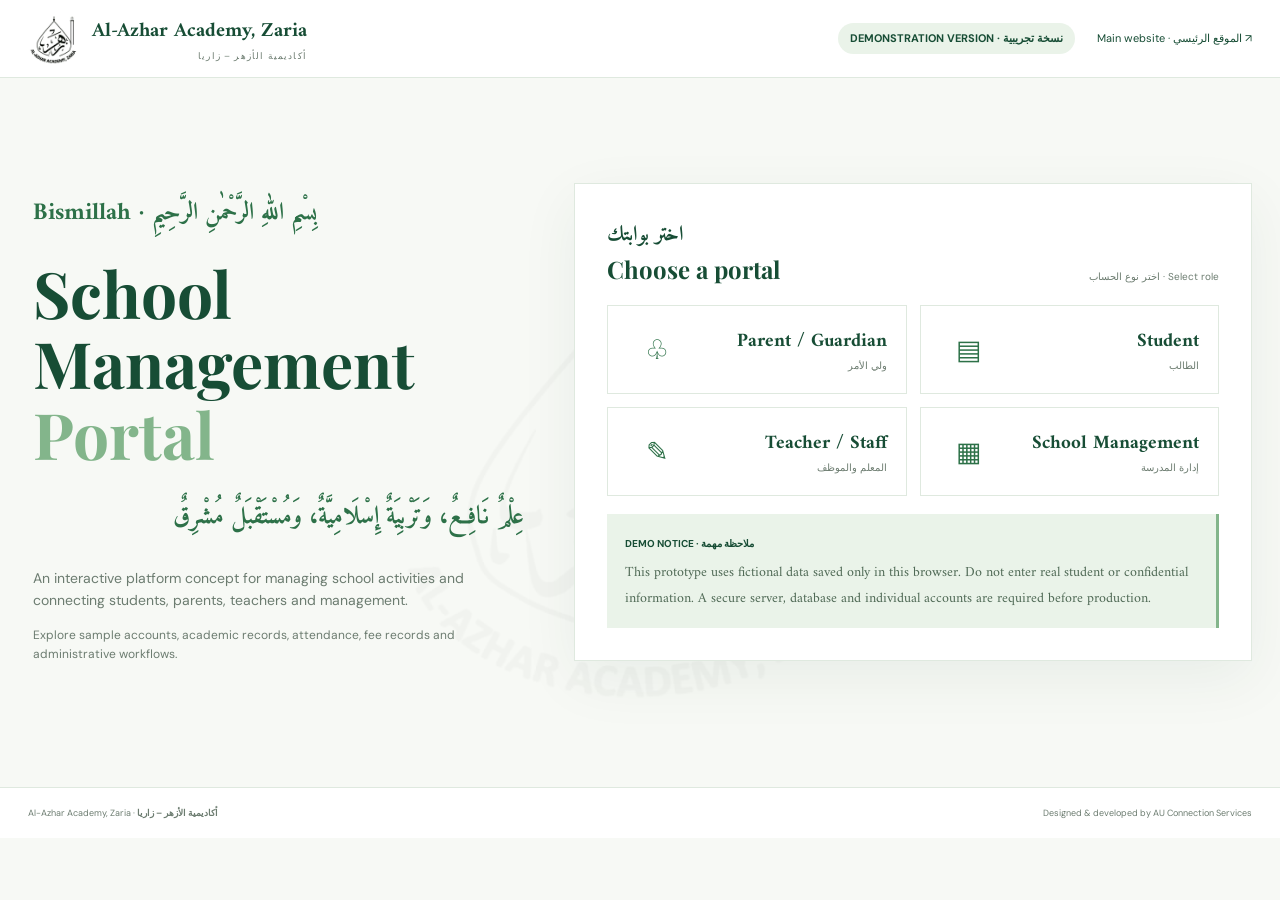
==== portal.html @ 1fa801e8 "Make portal English-first with selected Arabic school identity" ====
<!doctype html>
<html lang="en" dir="ltr">
<head>
  <meta charset="utf-8">
  <meta name="viewport" content="width=device-width, initial-scale=1">
  <meta name="theme-color" content="#174d35">
  <meta name="description" content="بوابة أكاديمية الأزهر زاريا — Al-Azhar Academy interactive school portal prototype">
  <title>Al-Azhar Academy, Zaria | School Portal</title>
  <link rel="preconnect" href="https://fonts.googleapis.com">
  <link rel="preconnect" href="https://fonts.gstatic.com" crossorigin>
  <link href="https://fonts.googleapis.com/css2?family=DM+Sans:wght@400;500;600;700&family=Amiri:wght@400;700&family=Playfair+Display:wght@600;700&display=swap" rel="stylesheet">
  <link rel="stylesheet" href="portal.css">
</head>
<body>
  <!-- The portal is a functional front-end demonstration using browser-local sample data only. -->
  <header class="portal-top">
    <a class="school-mark" href="index.html"><img src="school-logo.jpg" alt="Al-Azhar Academy official logo"><span><b>Al-Azhar Academy, Zaria</b><small lang="ar" dir="rtl">أكاديمية الأزهر – زاريا</small></span></a>
    <div class="top-actions"><span class="prototype-tag">DEMONSTRATION VERSION · نسخة تجريبية</span><a href="index.html">Main website · الموقع الرئيسي ↗</a></div>
  </header>

  <main class="portal-shell">
    <section id="welcomeScreen" class="welcome-panel">
      <div class="welcome-copy">
        <p class="eyebrow">Bismillah · <span lang="ar" dir="rtl">بِسْمِ اللهِ الرَّحْمٰنِ الرَّحِيمِ</span></p>
        <h1>School Management<br><em>Portal</em></h1>
        <p class="arabic-intro" lang="ar" dir="rtl">عِلْمٌ نَافِعٌ، وَتَرْبِيَةٌ إِسْلَامِيَّةٌ، وَمُسْتَقْبَلٌ مُشْرِقٌ</p>
        <p>An interactive platform concept for managing school activities and connecting students, parents, teachers and management.</p>
        <p class="english-intro">Explore sample accounts, academic records, attendance, fee records and administrative workflows.</p>
      </div>
      <div class="role-picker">
        <div class="section-head"><div><span>اختر بوابتك</span><h2>Choose a portal</h2></div><small>اختر نوع الحساب · Select role</small></div>
        <div class="role-grid">
          <button class="role-card" data-enter="parent"><span class="role-icon">♧</span><b>Parent / Guardian</b><small lang="ar" dir="rtl">ولي الأمر</small></button>
          <button class="role-card" data-enter="student"><span class="role-icon">▤</span><b>Student</b><small lang="ar" dir="rtl">الطالب</small></button>
          <button class="role-card" data-enter="teacher"><span class="role-icon">✎</span><b>Teacher / Staff</b><small lang="ar" dir="rtl">المعلم والموظف</small></button>
          <button class="role-card" data-enter="admin"><span class="role-icon">▦</span><b>School Management</b><small lang="ar" dir="rtl">إدارة المدرسة</small></button>
        </div>
        <div class="demo-note"><b>DEMO NOTICE · ملاحظة مهمة</b><p>This prototype uses fictional data saved only in this browser. Do not enter real student or confidential information. A secure server, database and individual accounts are required before production.</p></div>
      </div>
    </section>

    <section id="workspace" class="workspace hidden">
      <aside class="sidebar">
        <div class="sidebar-brand"><img src="school-logo.jpg" alt=""><span><b id="sideRoleAr">لوحة التحكم</b><small id="sideRoleEn">Dashboard</small></span></div>
        <div class="profile-mini"><div class="avatar" id="profileInitial">م</div><div><b id="profileName">مستخدم تجريبي</b><small id="profileRole">Demo user</small></div></div>
        <nav id="sideNav" class="side-nav" aria-label="Portal navigation"></nav>
        <button id="switchRole" class="switch-role">Switch portal · تغيير البوابة</button>
        <a class="back-site" href="index.html">← Back to main website</a>
      </aside>
      <section class="workspace-main">
        <div class="workspace-header"><div><p id="pageKicker">School Portal</p><h1 id="pageTitle">Dashboard</h1><small id="pageSubtitle">Welcome to Al-Azhar Academy</small></div><div class="header-user"><span class="live-dot"></span><span>Demo mode · وضع تجريبي</span></div></div>
        <div id="viewContent" class="view-content"></div>
      </section>
    </section>
  </main>
  <div id="toast" class="toast" role="status" aria-live="polite"></div>
  <footer class="portal-footer"><span>Al-Azhar Academy, Zaria · <b lang="ar" dir="rtl">أكاديمية الأزهر – زاريا</b></span><span>Designed &amp; developed by AU Connection Services</span></footer>
  <script src="portal.js"></script>
</body>
</html>
---- portal.css ----
:root{--green:#174d35;--green2:#2d7148;--light:#eaf3e9;--milk:#f7f9f5;--paper:#fff;--ink:#1e3026;--muted:#6c7c70;--line:#dfe9df;--accent:#83b58b;--shadow:0 18px 55px #173d2910;--arabic:"Amiri",serif;--latin:"DM Sans",Arial,sans-serif}
*{box-sizing:border-box}body{margin:0;background:var(--milk);color:var(--ink);font-family:var(--latin);line-height:1.6}body:before{content:"";position:fixed;inset:0;z-index:0;pointer-events:none;background:url("school-logo.jpg") center 52%/min(48vw,520px) no-repeat;opacity:.025;filter:grayscale(1)}a{color:inherit;text-decoration:none}button,input,select,textarea{font:inherit}.portal-top,.portal-shell,.portal-footer{position:relative;z-index:1}.portal-top{height:78px;background:#fff;border-bottom:1px solid var(--line);display:flex;align-items:center;justify-content:space-between;padding:0 max(28px,calc((100vw - 1380px)/2))}.school-mark{display:flex;align-items:center;gap:12px}.school-mark img{width:52px;height:52px;object-fit:contain}.school-mark span{display:grid}.school-mark b{font:700 20px var(--arabic);color:var(--green)}.school-mark small{font-size:9px;letter-spacing:.13em;color:var(--muted)}.top-actions{display:flex;align-items:center;gap:22px;font-size:11px;color:var(--green)}.prototype-tag{background:var(--light);padding:7px 12px;border-radius:20px;font-weight:700}.portal-shell{max-width:1440px;margin:0 auto;padding:34px 28px 55px}.welcome-panel{display:grid;grid-template-columns:.85fr 1.15fr;gap:45px;align-items:center;min-height:620px}.welcome-copy{padding:45px 5px}.eyebrow{font:700 24px var(--arabic);color:var(--green2)}.welcome-copy h1{font:700 clamp(45px,5vw,72px)/1.1 "Playfair Display",serif;color:var(--green);margin:18px 0}.welcome-copy h1 em{color:var(--accent);font-style:normal}.arabic-intro{font:700 25px/1.9 var(--arabic);color:var(--green2)}.welcome-copy>p:not(.eyebrow):not(.arabic-intro){color:var(--muted);max-width:440px;font-size:14px}.english-intro{font-size:12px!important}.role-picker{background:#fff;border:1px solid var(--line);padding:32px;box-shadow:var(--shadow)}.section-head{display:flex;justify-content:space-between;align-items:end;margin-bottom:20px}.section-head span{font:700 21px var(--arabic);color:var(--green)}.section-head h2{font:700 24px "Playfair Display",serif;margin:0;color:var(--green)}.section-head small{font-size:10px;color:var(--muted)}.role-grid{display:grid;grid-template-columns:1fr 1fr;gap:13px}.role-card{border:1px solid var(--line);background:#fff;text-align:right;padding:19px;cursor:pointer;display:grid;grid-template-columns:42px 1fr;align-items:center;transition:.2s}.role-card:hover{border-color:var(--accent);background:var(--milk);transform:translateY(-2px)}.role-icon{grid-row:span 2;font-size:27px;color:var(--green2)}.role-card b{font:700 19px var(--arabic);color:var(--green)}.role-card small{font-size:10px;color:var(--muted);direction:ltr;text-align:right}.demo-note{background:var(--light);padding:15px 18px;margin-top:18px;border-right:3px solid var(--accent)}.demo-note b{font-size:10px;color:var(--green)}.demo-note p{font:14px/1.9 var(--arabic);margin:5px 0 0;color:#506a56}
.workspace{display:grid;grid-template-columns:260px minmax(0,1fr);gap:25px;align-items:start;min-height:780px}.hidden{display:none!important}.sidebar{background:var(--green);color:white;padding:22px 17px;min-height:760px;position:sticky;top:15px}.sidebar-brand{display:flex;align-items:center;gap:10px;padding:5px 3px 20px;border-bottom:1px solid #ffffff2a}.sidebar-brand img{width:46px;height:46px;background:#fff;border-radius:50%;object-fit:contain}.sidebar-brand span{display:grid}.sidebar-brand b{font:700 18px var(--arabic)}.sidebar-brand small{font-size:9px;color:#c4d8c7}.profile-mini{display:flex;align-items:center;gap:10px;padding:20px 3px}.avatar{width:38px;height:38px;border-radius:50%;background:#d6ead7;color:var(--green);display:grid;place-items:center;font:700 21px var(--arabic)}.profile-mini div:last-child{display:grid}.profile-mini b{font-size:12px}.profile-mini small{font-size:9px;color:#c3d5c7}.side-nav{display:grid;gap:6px}.side-nav button,.switch-role{width:100%;border:0;text-align:right;background:transparent;color:#e4eee5;padding:11px 12px;cursor:pointer;font:14px var(--arabic);border-radius:4px}.side-nav button span{font:10px var(--latin);display:block;color:#b8cfbd}.side-nav button:hover,.side-nav button.active{background:#ffffff1c;color:#fff}.switch-role{margin-top:22px;border:1px solid #ffffff55;text-align:center;font:12px var(--latin)}.back-site{display:block;font-size:10px;color:#c5d7c9;margin:20px 8px}.workspace-main{min-width:0}.workspace-header{display:flex;justify-content:space-between;align-items:center;background:#fff;border:1px solid var(--line);padding:22px 25px;margin-bottom:18px}.workspace-header p{font:15px var(--arabic);color:var(--green2);margin:0}.workspace-header h1{font:700 30px var(--arabic);color:var(--green);margin:0}.workspace-header small{font-size:10px;color:var(--muted)}.header-user{font-size:10px;color:var(--muted);display:flex;gap:8px;align-items:center}.live-dot{width:8px;height:8px;border-radius:50%;background:#64a979}.view-content{display:grid;gap:17px}.welcome-banner{background:var(--green);color:#fff;padding:25px 28px;position:relative;overflow:hidden}.welcome-banner:after{content:"۞";position:absolute;left:20px;top:-45px;font:180px var(--arabic);color:#ffffff0b}.welcome-banner h2{font:700 25px var(--arabic);margin:0 0 5px}.welcome-banner p{font-size:11px;color:#d6e5d8;margin:0}.stats-grid{display:grid;grid-template-columns:repeat(4,1fr);gap:12px}.stat-card,.panel-card{background:#fff;border:1px solid var(--line);padding:18px;box-shadow:0 6px 22px #173d2907}.stat-card small{font:13px var(--arabic);color:var(--muted);display:block}.stat-card strong{font:700 27px "Playfair Display",serif;color:var(--green);display:block;margin-top:5px}.stat-card em{font-size:9px;color:var(--muted);font-style:normal}.panel-card h3{font:700 19px var(--arabic);color:var(--green);margin:0 0 13px}.panel-card p{font-size:11px;color:var(--muted)}.panel-grid{display:grid;grid-template-columns:1fr 1fr;gap:14px}.action-row{display:flex;flex-wrap:wrap;gap:8px}.primary-btn,.soft-btn,.danger-btn{border:0;padding:10px 15px;cursor:pointer;font-size:11px;font-weight:700;border-radius:3px}.primary-btn{background:var(--green);color:#fff}.soft-btn{background:var(--light);color:var(--green)}.danger-btn{background:#fae9e7;color:#8b322a}.form-grid{display:grid;grid-template-columns:1fr 1fr;gap:12px}.field{display:grid;gap:5px}.field label{font:13px var(--arabic);color:var(--green);font-weight:700}.field input,.field select,.field textarea{width:100%;border:1px solid var(--line);padding:10px;background:#fff;color:var(--ink);font:11px var(--latin);min-width:0}.field textarea{min-height:80px;resize:vertical}.field.full{grid-column:1/-1}.table-wrap{overflow:auto;border:1px solid var(--line)}table{border-collapse:collapse;width:100%;min-width:620px;background:#fff}th,td{padding:11px 12px;text-align:right;border-bottom:1px solid var(--line);font-size:10px;white-space:nowrap}th{background:var(--light);font:700 13px var(--arabic);color:var(--green)}td{color:#526256}.status{display:inline-block;padding:4px 8px;background:#e6f3e7;color:#28623a;font-size:9px}.status.pending{background:#fff3d9;color:#89611e}.empty-state{padding:20px;text-align:center;color:var(--muted);font-size:11px}.search-row{display:flex;gap:8px;flex-wrap:wrap;margin-bottom:12px}.search-row input{border:1px solid var(--line);padding:9px;min-width:180px;font-size:11px}.toast{position:fixed;bottom:20px;left:20px;z-index:20;background:var(--green);color:#fff;padding:12px 18px;box-shadow:var(--shadow);font-size:11px;opacity:0;transform:translateY(10px);transition:.2s;pointer-events:none}.toast.show{opacity:1;transform:none}.portal-footer{display:flex;justify-content:space-between;padding:18px 28px;border-top:1px solid var(--line);font-size:9px;color:var(--muted);background:#fff}
@media(max-width:900px){.welcome-panel{grid-template-columns:1fr;gap:10px;padding:20px 0}.welcome-copy{padding:10px}.workspace{grid-template-columns:210px 1fr}.stats-grid{grid-template-columns:1fr 1fr}}
@media(max-width:650px){.portal-top{height:auto;min-height:70px;padding:10px 15px;gap:8px}.school-mark img{width:42px;height:42px}.school-mark b{font-size:16px}.top-actions{gap:7px;flex-direction:column;align-items:flex-end;font-size:9px}.portal-shell{padding:15px 12px 30px}.welcome-copy h1{font-size:46px}.role-picker{padding:19px}.role-grid{gap:8px}.role-card{padding:12px;grid-template-columns:30px 1fr}.role-card b{font-size:16px}.workspace{grid-template-columns:1fr;gap:12px}.sidebar{position:static;min-height:0;padding:13px}.sidebar-brand{padding-bottom:10px}.profile-mini{padding:10px 3px}.side-nav{display:flex;overflow:auto;gap:5px}.side-nav button{min-width:105px;text-align:center;font-size:12px;background:#ffffff12}.side-nav button span{display:none}.switch-role{margin-top:10px}.back-site{margin:10px}.workspace-header{padding:15px;align-items:flex-start}.workspace-header h1{font-size:24px}.header-user{font-size:8px}.stats-grid{gap:8px}.stat-card{padding:12px}.stat-card strong{font-size:22px}.panel-grid{grid-template-columns:1fr}.form-grid{grid-template-columns:1fr}.field.full{grid-column:auto}.portal-footer{padding:14px;gap:8px;flex-direction:column}}
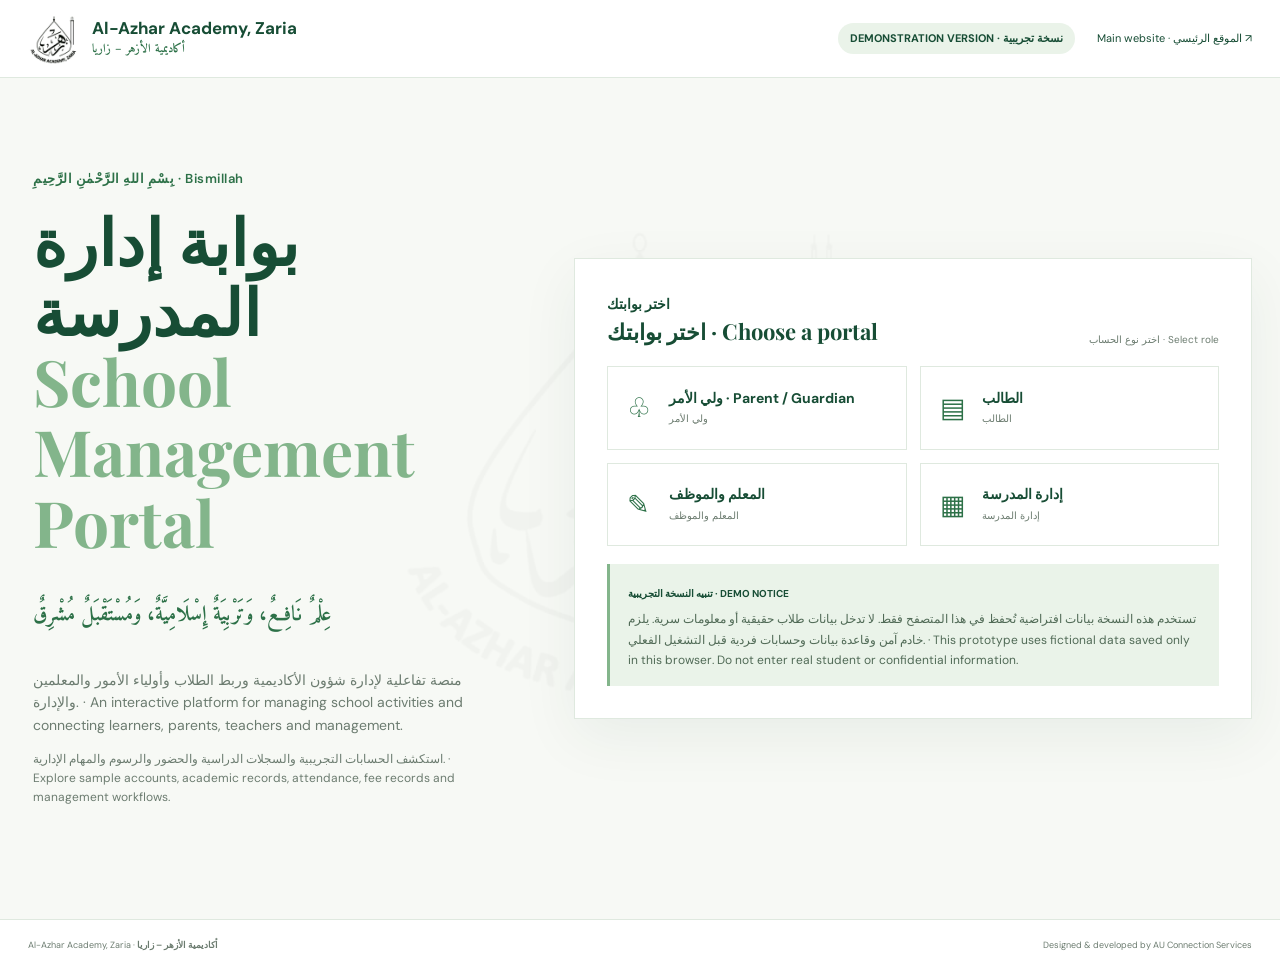
==== commit 9f6c3d02: "Make school portal Arabic-first with bilingual descriptions" ====
--- a/portal.html
+++ b/portal.html
@@ -1,5 +1,5 @@
 <!doctype html>
-<html lang="en" dir="ltr">
+<html lang="ar" dir="rtl">
 <head>
   <meta charset="utf-8">
   <meta name="viewport" content="width=device-width, initial-scale=1">
@@ -21,21 +21,21 @@
   <main class="portal-shell">
     <section id="welcomeScreen" class="welcome-panel">
       <div class="welcome-copy">
-        <p class="eyebrow">Bismillah · <span lang="ar" dir="rtl">بِسْمِ اللهِ الرَّحْمٰنِ الرَّحِيمِ</span></p>
-        <h1>School Management<br><em>Portal</em></h1>
+        <p class="eyebrow"><span lang="ar" dir="rtl">بِسْمِ اللهِ الرَّحْمٰنِ الرَّحِيمِ</span> · Bismillah</p>
+        <h1>بوابة إدارة المدرسة<br><em>School Management Portal</em></h1>
         <p class="arabic-intro" lang="ar" dir="rtl">عِلْمٌ نَافِعٌ، وَتَرْبِيَةٌ إِسْلَامِيَّةٌ، وَمُسْتَقْبَلٌ مُشْرِقٌ</p>
-        <p>An interactive platform concept for managing school activities and connecting students, parents, teachers and management.</p>
-        <p class="english-intro">Explore sample accounts, academic records, attendance, fee records and administrative workflows.</p>
+        <p>منصة تفاعلية لإدارة شؤون الأكاديمية وربط الطلاب وأولياء الأمور والمعلمين والإدارة. · An interactive platform for managing school activities and connecting learners, parents, teachers and management.</p>
+        <p class="english-intro">استكشف الحسابات التجريبية والسجلات الدراسية والحضور والرسوم والمهام الإدارية. · Explore sample accounts, academic records, attendance, fee records and management workflows.</p>
       </div>
       <div class="role-picker">
-        <div class="section-head"><div><span>اختر بوابتك</span><h2>Choose a portal</h2></div><small>اختر نوع الحساب · Select role</small></div>
+        <div class="section-head"><div><span>اختر بوابتك</span><h2>اختر بوابتك · Choose a portal</h2></div><small>اختر نوع الحساب · Select role</small></div>
         <div class="role-grid">
-          <button class="role-card" data-enter="parent"><span class="role-icon">♧</span><b>Parent / Guardian</b><small lang="ar" dir="rtl">ولي الأمر</small></button>
-          <button class="role-card" data-enter="student"><span class="role-icon">▤</span><b>Student</b><small lang="ar" dir="rtl">الطالب</small></button>
-          <button class="role-card" data-enter="teacher"><span class="role-icon">✎</span><b>Teacher / Staff</b><small lang="ar" dir="rtl">المعلم والموظف</small></button>
-          <button class="role-card" data-enter="admin"><span class="role-icon">▦</span><b>School Management</b><small lang="ar" dir="rtl">إدارة المدرسة</small></button>
+          <button class="role-card" data-enter="parent"><span class="role-icon">♧</span><b>ولي الأمر · Parent / Guardian</b><small lang="ar" dir="rtl">ولي الأمر</small></button>
+          <button class="role-card" data-enter="student"><span class="role-icon">▤</span><b>الطالب</b><small lang="ar" dir="rtl">الطالب</small></button>
+          <button class="role-card" data-enter="teacher"><span class="role-icon">✎</span><b>المعلم والموظف</b><small lang="ar" dir="rtl">المعلم والموظف</small></button>
+          <button class="role-card" data-enter="admin"><span class="role-icon">▦</span><b>إدارة المدرسة</b><small lang="ar" dir="rtl">إدارة المدرسة</small></button>
         </div>
-        <div class="demo-note"><b>DEMO NOTICE · ملاحظة مهمة</b><p>This prototype uses fictional data saved only in this browser. Do not enter real student or confidential information. A secure server, database and individual accounts are required before production.</p></div>
+        <div class="demo-note"><b>تنبيه النسخة التجريبية · DEMO NOTICE</b><p>تستخدم هذه النسخة بيانات افتراضية تُحفظ في هذا المتصفح فقط. لا تدخل بيانات طلاب حقيقية أو معلومات سرية. يلزم خادم آمن وقاعدة بيانات وحسابات فردية قبل التشغيل الفعلي. · This prototype uses fictional data saved only in this browser. Do not enter real student or confidential information.</p></div>
       </div>
     </section>
 
--- a/portal.css
+++ b/portal.css
@@ -1,5 +1,33 @@
 :root{--green:#174d35;--green2:#2d7148;--light:#eaf3e9;--milk:#f7f9f5;--paper:#fff;--ink:#1e3026;--muted:#6c7c70;--line:#dfe9df;--accent:#83b58b;--shadow:0 18px 55px #173d2910;--arabic:"Amiri",serif;--latin:"DM Sans",Arial,sans-serif}
-*{box-sizing:border-box}body{margin:0;background:var(--milk);color:var(--ink);font-family:var(--latin);line-height:1.6}body:before{content:"";position:fixed;inset:0;z-index:0;pointer-events:none;background:url("school-logo.jpg") center 52%/min(48vw,520px) no-repeat;opacity:.025;filter:grayscale(1)}a{color:inherit;text-decoration:none}button,input,select,textarea{font:inherit}.portal-top,.portal-shell,.portal-footer{position:relative;z-index:1}.portal-top{height:78px;background:#fff;border-bottom:1px solid var(--line);display:flex;align-items:center;justify-content:space-between;padding:0 max(28px,calc((100vw - 1380px)/2))}.school-mark{display:flex;align-items:center;gap:12px}.school-mark img{width:52px;height:52px;object-fit:contain}.school-mark span{display:grid}.school-mark b{font:700 20px var(--arabic);color:var(--green)}.school-mark small{font-size:9px;letter-spacing:.13em;color:var(--muted)}.top-actions{display:flex;align-items:center;gap:22px;font-size:11px;color:var(--green)}.prototype-tag{background:var(--light);padding:7px 12px;border-radius:20px;font-weight:700}.portal-shell{max-width:1440px;margin:0 auto;padding:34px 28px 55px}.welcome-panel{display:grid;grid-template-columns:.85fr 1.15fr;gap:45px;align-items:center;min-height:620px}.welcome-copy{padding:45px 5px}.eyebrow{font:700 24px var(--arabic);color:var(--green2)}.welcome-copy h1{font:700 clamp(45px,5vw,72px)/1.1 "Playfair Display",serif;color:var(--green);margin:18px 0}.welcome-copy h1 em{color:var(--accent);font-style:normal}.arabic-intro{font:700 25px/1.9 var(--arabic);color:var(--green2)}.welcome-copy>p:not(.eyebrow):not(.arabic-intro){color:var(--muted);max-width:440px;font-size:14px}.english-intro{font-size:12px!important}.role-picker{background:#fff;border:1px solid var(--line);padding:32px;box-shadow:var(--shadow)}.section-head{display:flex;justify-content:space-between;align-items:end;margin-bottom:20px}.section-head span{font:700 21px var(--arabic);color:var(--green)}.section-head h2{font:700 24px "Playfair Display",serif;margin:0;color:var(--green)}.section-head small{font-size:10px;color:var(--muted)}.role-grid{display:grid;grid-template-columns:1fr 1fr;gap:13px}.role-card{border:1px solid var(--line);background:#fff;text-align:right;padding:19px;cursor:pointer;display:grid;grid-template-columns:42px 1fr;align-items:center;transition:.2s}.role-card:hover{border-color:var(--accent);background:var(--milk);transform:translateY(-2px)}.role-icon{grid-row:span 2;font-size:27px;color:var(--green2)}.role-card b{font:700 19px var(--arabic);color:var(--green)}.role-card small{font-size:10px;color:var(--muted);direction:ltr;text-align:right}.demo-note{background:var(--light);padding:15px 18px;margin-top:18px;border-right:3px solid var(--accent)}.demo-note b{font-size:10px;color:var(--green)}.demo-note p{font:14px/1.9 var(--arabic);margin:5px 0 0;color:#506a56}
+*{box-sizing:border-box}body{margin:0;background:var(--milk);color:var(--ink);font-family:var(--latin);line-height:1.6;direction:ltr;text-align:left}body:before{content:"";position:fixed;inset:0;z-index:0;pointer-events:none;background:url("school-logo.jpg") center 52%/min(48vw,520px) no-repeat;opacity:.025;filter:grayscale(1)}a{color:inherit;text-decoration:none}button,input,select,textarea{font:inherit}.portal-top,.portal-shell,.portal-footer{position:relative;z-index:1}.portal-top{height:78px;background:#fff;border-bottom:1px solid var(--line);display:flex;align-items:center;justify-content:space-between;padding:0 max(28px,calc((100vw - 1380px)/2))}.school-mark{display:flex;align-items:center;gap:12px}.school-mark img{width:52px;height:52px;object-fit:contain}.school-mark span{display:grid}.school-mark b{font:700 20px var(--arabic);color:var(--green)}.school-mark small{font-size:9px;letter-spacing:.13em;color:var(--muted)}.top-actions{display:flex;align-items:center;gap:22px;font-size:11px;color:var(--green)}.prototype-tag{background:var(--light);padding:7px 12px;border-radius:20px;font-weight:700}.portal-shell{max-width:1440px;margin:0 auto;padding:34px 28px 55px}.welcome-panel{display:grid;grid-template-columns:.85fr 1.15fr;gap:45px;align-items:center;min-height:620px}.welcome-copy{padding:45px 5px}.eyebrow{font:700 24px var(--arabic);color:var(--green2)}.welcome-copy h1{font:700 clamp(45px,5vw,72px)/1.1 "Playfair Display",serif;color:var(--green);margin:18px 0}.welcome-copy h1 em{color:var(--accent);font-style:normal}.arabic-intro{font:700 25px/1.9 var(--arabic);color:var(--green2)}.welcome-copy>p:not(.eyebrow):not(.arabic-intro){color:var(--muted);max-width:440px;font-size:14px}.english-intro{font-size:12px!important}.role-picker{background:#fff;border:1px solid var(--line);padding:32px;box-shadow:var(--shadow)}.section-head{display:flex;justify-content:space-between;align-items:end;margin-bottom:20px}.section-head span{font:700 21px var(--arabic);color:var(--green)}.section-head h2{font:700 24px "Playfair Display",serif;margin:0;color:var(--green)}.section-head small{font-size:10px;color:var(--muted)}.role-grid{display:grid;grid-template-columns:1fr 1fr;gap:13px}.role-card{border:1px solid var(--line);background:#fff;text-align:right;padding:19px;cursor:pointer;display:grid;grid-template-columns:42px 1fr;align-items:center;transition:.2s}.role-card:hover{border-color:var(--accent);background:var(--milk);transform:translateY(-2px)}.role-icon{grid-row:span 2;font-size:27px;color:var(--green2)}.role-card b{font:700 19px var(--arabic);color:var(--green)}.role-card small{font-size:10px;color:var(--muted);direction:ltr;text-align:right}.demo-note{background:var(--light);padding:15px 18px;margin-top:18px;border-right:3px solid var(--accent)}.demo-note b{font-size:10px;color:var(--green)}.demo-note p{font:14px/1.9 var(--arabic);margin:5px 0 0;color:#506a56}
 .workspace{display:grid;grid-template-columns:260px minmax(0,1fr);gap:25px;align-items:start;min-height:780px}.hidden{display:none!important}.sidebar{background:var(--green);color:white;padding:22px 17px;min-height:760px;position:sticky;top:15px}.sidebar-brand{display:flex;align-items:center;gap:10px;padding:5px 3px 20px;border-bottom:1px solid #ffffff2a}.sidebar-brand img{width:46px;height:46px;background:#fff;border-radius:50%;object-fit:contain}.sidebar-brand span{display:grid}.sidebar-brand b{font:700 18px var(--arabic)}.sidebar-brand small{font-size:9px;color:#c4d8c7}.profile-mini{display:flex;align-items:center;gap:10px;padding:20px 3px}.avatar{width:38px;height:38px;border-radius:50%;background:#d6ead7;color:var(--green);display:grid;place-items:center;font:700 21px var(--arabic)}.profile-mini div:last-child{display:grid}.profile-mini b{font-size:12px}.profile-mini small{font-size:9px;color:#c3d5c7}.side-nav{display:grid;gap:6px}.side-nav button,.switch-role{width:100%;border:0;text-align:right;background:transparent;color:#e4eee5;padding:11px 12px;cursor:pointer;font:14px var(--arabic);border-radius:4px}.side-nav button span{font:10px var(--latin);display:block;color:#b8cfbd}.side-nav button:hover,.side-nav button.active{background:#ffffff1c;color:#fff}.switch-role{margin-top:22px;border:1px solid #ffffff55;text-align:center;font:12px var(--latin)}.back-site{display:block;font-size:10px;color:#c5d7c9;margin:20px 8px}.workspace-main{min-width:0}.workspace-header{display:flex;justify-content:space-between;align-items:center;background:#fff;border:1px solid var(--line);padding:22px 25px;margin-bottom:18px}.workspace-header p{font:15px var(--arabic);color:var(--green2);margin:0}.workspace-header h1{font:700 30px var(--arabic);color:var(--green);margin:0}.workspace-header small{font-size:10px;color:var(--muted)}.header-user{font-size:10px;color:var(--muted);display:flex;gap:8px;align-items:center}.live-dot{width:8px;height:8px;border-radius:50%;background:#64a979}.view-content{display:grid;gap:17px}.welcome-banner{background:var(--green);color:#fff;padding:25px 28px;position:relative;overflow:hidden}.welcome-banner:after{content:"۞";position:absolute;left:20px;top:-45px;font:180px var(--arabic);color:#ffffff0b}.welcome-banner h2{font:700 25px var(--arabic);margin:0 0 5px}.welcome-banner p{font-size:11px;color:#d6e5d8;margin:0}.stats-grid{display:grid;grid-template-columns:repeat(4,1fr);gap:12px}.stat-card,.panel-card{background:#fff;border:1px solid var(--line);padding:18px;box-shadow:0 6px 22px #173d2907}.stat-card small{font:13px var(--arabic);color:var(--muted);display:block}.stat-card strong{font:700 27px "Playfair Display",serif;color:var(--green);display:block;margin-top:5px}.stat-card em{font-size:9px;color:var(--muted);font-style:normal}.panel-card h3{font:700 19px var(--arabic);color:var(--green);margin:0 0 13px}.panel-card p{font-size:11px;color:var(--muted)}.panel-grid{display:grid;grid-template-columns:1fr 1fr;gap:14px}.action-row{display:flex;flex-wrap:wrap;gap:8px}.primary-btn,.soft-btn,.danger-btn{border:0;padding:10px 15px;cursor:pointer;font-size:11px;font-weight:700;border-radius:3px}.primary-btn{background:var(--green);color:#fff}.soft-btn{background:var(--light);color:var(--green)}.danger-btn{background:#fae9e7;color:#8b322a}.form-grid{display:grid;grid-template-columns:1fr 1fr;gap:12px}.field{display:grid;gap:5px}.field label{font:13px var(--arabic);color:var(--green);font-weight:700}.field input,.field select,.field textarea{width:100%;border:1px solid var(--line);padding:10px;background:#fff;color:var(--ink);font:11px var(--latin);min-width:0}.field textarea{min-height:80px;resize:vertical}.field.full{grid-column:1/-1}.table-wrap{overflow:auto;border:1px solid var(--line)}table{border-collapse:collapse;width:100%;min-width:620px;background:#fff}th,td{padding:11px 12px;text-align:right;border-bottom:1px solid var(--line);font-size:10px;white-space:nowrap}th{background:var(--light);font:700 13px var(--arabic);color:var(--green)}td{color:#526256}.status{display:inline-block;padding:4px 8px;background:#e6f3e7;color:#28623a;font-size:9px}.status.pending{background:#fff3d9;color:#89611e}.empty-state{padding:20px;text-align:center;color:var(--muted);font-size:11px}.search-row{display:flex;gap:8px;flex-wrap:wrap;margin-bottom:12px}.search-row input{border:1px solid var(--line);padding:9px;min-width:180px;font-size:11px}.toast{position:fixed;bottom:20px;left:20px;z-index:20;background:var(--green);color:#fff;padding:12px 18px;box-shadow:var(--shadow);font-size:11px;opacity:0;transform:translateY(10px);transition:.2s;pointer-events:none}.toast.show{opacity:1;transform:none}.portal-footer{display:flex;justify-content:space-between;padding:18px 28px;border-top:1px solid var(--line);font-size:9px;color:var(--muted);background:#fff}
 @media(max-width:900px){.welcome-panel{grid-template-columns:1fr;gap:10px;padding:20px 0}.welcome-copy{padding:10px}.workspace{grid-template-columns:210px 1fr}.stats-grid{grid-template-columns:1fr 1fr}}
 @media(max-width:650px){.portal-top{height:auto;min-height:70px;padding:10px 15px;gap:8px}.school-mark img{width:42px;height:42px}.school-mark b{font-size:16px}.top-actions{gap:7px;flex-direction:column;align-items:flex-end;font-size:9px}.portal-shell{padding:15px 12px 30px}.welcome-copy h1{font-size:46px}.role-picker{padding:19px}.role-grid{gap:8px}.role-card{padding:12px;grid-template-columns:30px 1fr}.role-card b{font-size:16px}.workspace{grid-template-columns:1fr;gap:12px}.sidebar{position:static;min-height:0;padding:13px}.sidebar-brand{padding-bottom:10px}.profile-mini{padding:10px 3px}.side-nav{display:flex;overflow:auto;gap:5px}.side-nav button{min-width:105px;text-align:center;font-size:12px;background:#ffffff12}.side-nav button span{display:none}.switch-role{margin-top:10px}.back-site{margin:10px}.workspace-header{padding:15px;align-items:flex-start}.workspace-header h1{font-size:24px}.header-user{font-size:8px}.stats-grid{gap:8px}.stat-card{padding:12px}.stat-card strong{font-size:22px}.panel-grid{grid-template-columns:1fr}.form-grid{grid-template-columns:1fr}.field.full{grid-column:auto}.portal-footer{padding:14px;gap:8px;flex-direction:column}}
+
+
+/* English-first layout: Arabic remains only in identity, selected labels and Islamic learning terms. */
+.school-mark b{font:700 17px var(--latin);color:var(--green)}
+.school-mark small{font:700 12px var(--arabic);letter-spacing:0;color:var(--green2)}
+.welcome-copy .eyebrow{font:600 13px var(--latin);color:var(--green2);letter-spacing:.04em}
+.welcome-copy .arabic-intro{font:700 21px/1.8 var(--arabic);text-align:left;direction:rtl;display:inline-block}
+.section-head span{font:700 14px var(--latin);color:var(--green)}
+.section-head h2{font:700 22px "Playfair Display",serif}
+.section-head small{font:10px var(--latin)}
+.role-card{text-align:left;grid-template-columns:42px 1fr}
+.role-card b{font:700 14px var(--latin)}
+.role-card small{text-align:left;direction:ltr}
+.demo-note{border-right:0;border-left:3px solid var(--accent)}
+.demo-note p{font:12px/1.7 var(--latin);color:#506a56}
+.sidebar-brand b{font:700 14px var(--latin)}
+.sidebar-brand small{font:11px var(--arabic)}
+.profile-mini div:last-child{direction:ltr;text-align:left}
+.side-nav button{text-align:left;font:12px var(--latin)}
+.side-nav button span{font:11px var(--arabic);direction:rtl;text-align:left}
+.switch-role{font:11px var(--latin)}
+.workspace-header p{font:11px var(--latin)}
+.workspace-header h1{font:700 28px "Playfair Display",serif}
+.stat-card small{font:11px var(--latin)}
+.panel-card h3{font:700 16px var(--latin)}
+.field label{font:11px var(--latin)}
+th{text-align:left;font:700 11px var(--latin)}
+td{text-align:left}
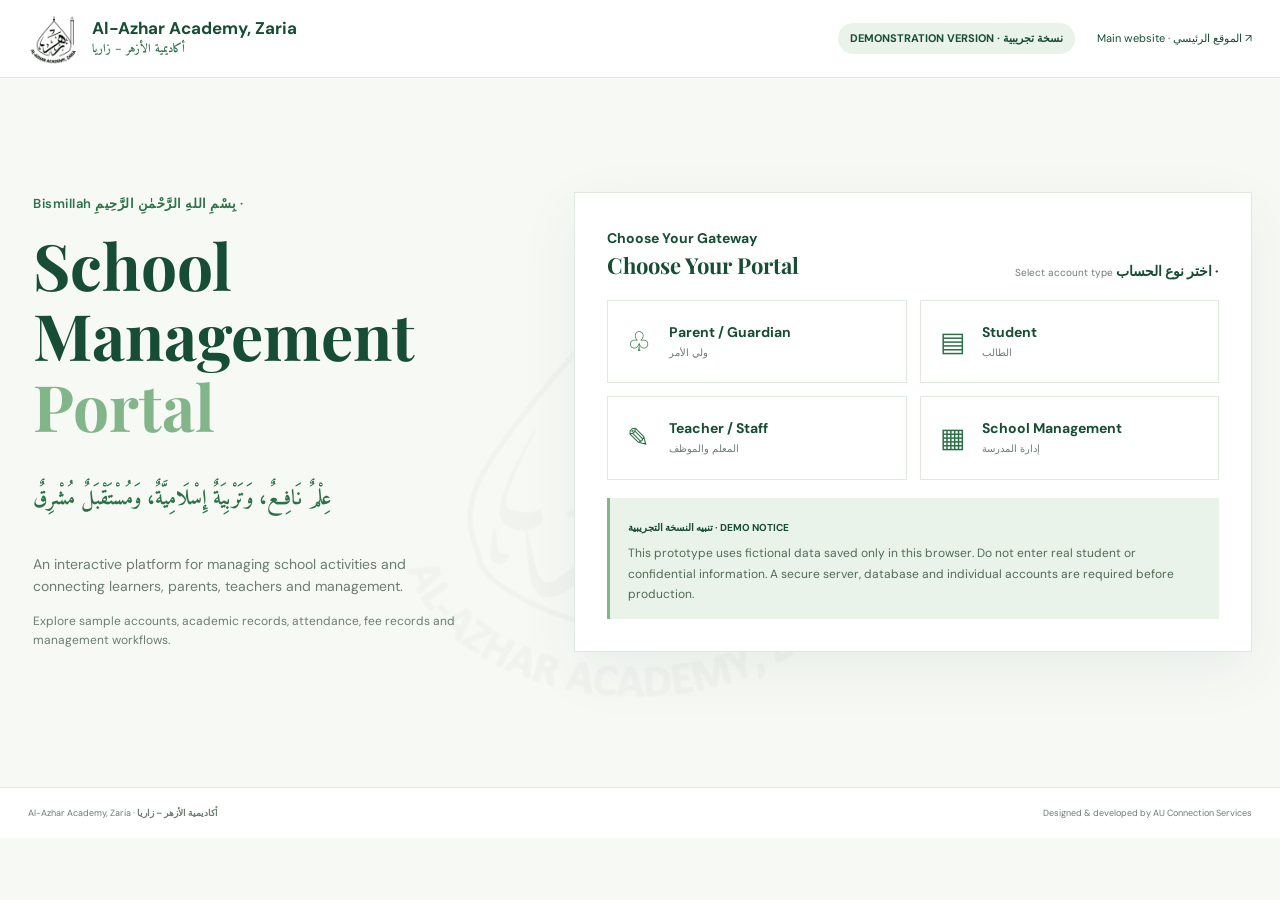
==== commit 25a27537: "Make portal landing page English-first with limited Arabic supporting text" ====
--- a/portal.html
+++ b/portal.html
@@ -1,5 +1,5 @@
 <!doctype html>
-<html lang="ar" dir="rtl">
+<html lang="en" dir="ltr">
 <head>
   <meta charset="utf-8">
   <meta name="viewport" content="width=device-width, initial-scale=1">
@@ -21,21 +21,21 @@
   <main class="portal-shell">
     <section id="welcomeScreen" class="welcome-panel">
       <div class="welcome-copy">
-        <p class="eyebrow"><span lang="ar" dir="rtl">بِسْمِ اللهِ الرَّحْمٰنِ الرَّحِيمِ</span> · Bismillah</p>
-        <h1>بوابة إدارة المدرسة<br><em>School Management Portal</em></h1>
+        <p class="eyebrow">Bismillah <span lang="ar" dir="rtl">· بِسْمِ اللهِ الرَّحْمٰنِ الرَّحِيمِ</span></p>
+        <h1>School Management<br><em>Portal</em></h1>
         <p class="arabic-intro" lang="ar" dir="rtl">عِلْمٌ نَافِعٌ، وَتَرْبِيَةٌ إِسْلَامِيَّةٌ، وَمُسْتَقْبَلٌ مُشْرِقٌ</p>
-        <p>منصة تفاعلية لإدارة شؤون الأكاديمية وربط الطلاب وأولياء الأمور والمعلمين والإدارة. · An interactive platform for managing school activities and connecting learners, parents, teachers and management.</p>
-        <p class="english-intro">استكشف الحسابات التجريبية والسجلات الدراسية والحضور والرسوم والمهام الإدارية. · Explore sample accounts, academic records, attendance, fee records and management workflows.</p>
+        <p>An interactive platform for managing school activities and connecting learners, parents, teachers and management.</p>
+        <p class="english-intro">Explore sample accounts, academic records, attendance, fee records and management workflows.</p>
       </div>
       <div class="role-picker">
-        <div class="section-head"><div><span>اختر بوابتك</span><h2>اختر بوابتك · Choose a portal</h2></div><small>اختر نوع الحساب · Select role</small></div>
+        <div class="section-head"><div><span>Choose Your Gateway</span><h2>Choose Your Portal</h2></div><small>Select account type <span lang="ar" dir="rtl">· اختر نوع الحساب</span></small></div>
         <div class="role-grid">
-          <button class="role-card" data-enter="parent"><span class="role-icon">♧</span><b>ولي الأمر · Parent / Guardian</b><small lang="ar" dir="rtl">ولي الأمر</small></button>
-          <button class="role-card" data-enter="student"><span class="role-icon">▤</span><b>الطالب</b><small lang="ar" dir="rtl">الطالب</small></button>
-          <button class="role-card" data-enter="teacher"><span class="role-icon">✎</span><b>المعلم والموظف</b><small lang="ar" dir="rtl">المعلم والموظف</small></button>
-          <button class="role-card" data-enter="admin"><span class="role-icon">▦</span><b>إدارة المدرسة</b><small lang="ar" dir="rtl">إدارة المدرسة</small></button>
+          <button class="role-card" data-enter="parent"><span class="role-icon">♧</span><b>Parent / Guardian</b><small lang="ar" dir="rtl">ولي الأمر</small></button>
+          <button class="role-card" data-enter="student"><span class="role-icon">▤</span><b>Student</b><small lang="ar" dir="rtl">الطالب</small></button>
+          <button class="role-card" data-enter="teacher"><span class="role-icon">✎</span><b>Teacher / Staff</b><small lang="ar" dir="rtl">المعلم والموظف</small></button>
+          <button class="role-card" data-enter="admin"><span class="role-icon">▦</span><b>School Management</b><small lang="ar" dir="rtl">إدارة المدرسة</small></button>
         </div>
-        <div class="demo-note"><b>تنبيه النسخة التجريبية · DEMO NOTICE</b><p>تستخدم هذه النسخة بيانات افتراضية تُحفظ في هذا المتصفح فقط. لا تدخل بيانات طلاب حقيقية أو معلومات سرية. يلزم خادم آمن وقاعدة بيانات وحسابات فردية قبل التشغيل الفعلي. · This prototype uses fictional data saved only in this browser. Do not enter real student or confidential information.</p></div>
+        <div class="demo-note"><b>تنبيه النسخة التجريبية · DEMO NOTICE</b><p>This prototype uses fictional data saved only in this browser. Do not enter real student or confidential information. A secure server, database and individual accounts are required before production.</p></div>
       </div>
     </section>
 
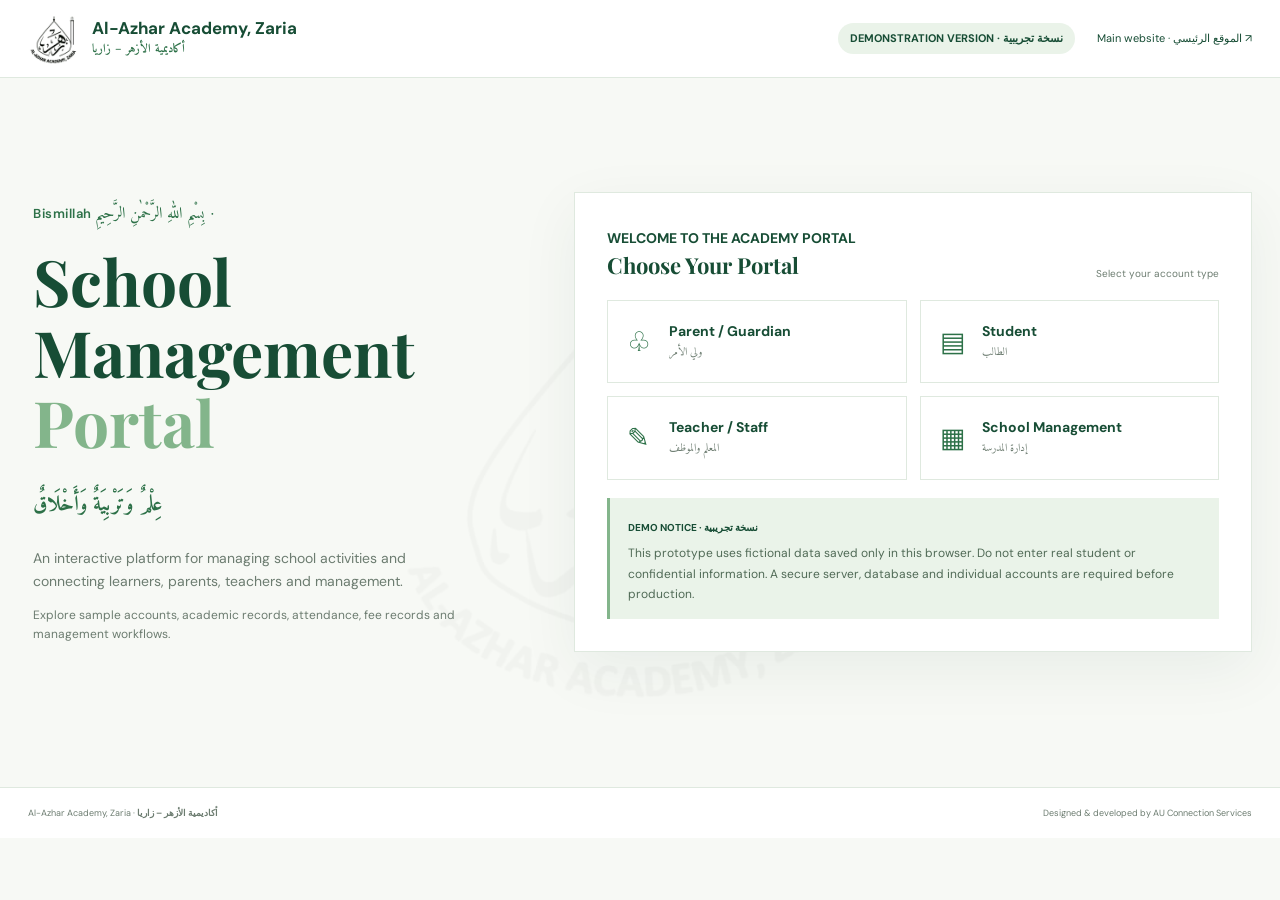
==== commit dbf3156b: "Simplify portal landing page to English-first 80/20 language layout" ====
--- a/portal.html
+++ b/portal.html
@@ -23,32 +23,32 @@
       <div class="welcome-copy">
         <p class="eyebrow">Bismillah <span lang="ar" dir="rtl">· بِسْمِ اللهِ الرَّحْمٰنِ الرَّحِيمِ</span></p>
         <h1>School Management<br><em>Portal</em></h1>
-        <p class="arabic-intro" lang="ar" dir="rtl">عِلْمٌ نَافِعٌ، وَتَرْبِيَةٌ إِسْلَامِيَّةٌ، وَمُسْتَقْبَلٌ مُشْرِقٌ</p>
+        <p class="arabic-intro" lang="ar" dir="rtl">عِلْمٌ وَتَرْبِيَةٌ وَأَخْلَاقٌ</p>
         <p>An interactive platform for managing school activities and connecting learners, parents, teachers and management.</p>
         <p class="english-intro">Explore sample accounts, academic records, attendance, fee records and management workflows.</p>
       </div>
       <div class="role-picker">
-        <div class="section-head"><div><span>Choose Your Gateway</span><h2>Choose Your Portal</h2></div><small>Select account type <span lang="ar" dir="rtl">· اختر نوع الحساب</span></small></div>
+        <div class="section-head"><div><span>WELCOME TO THE ACADEMY PORTAL</span><h2>Choose Your Portal</h2></div><small>Select your account type</small></div>
         <div class="role-grid">
           <button class="role-card" data-enter="parent"><span class="role-icon">♧</span><b>Parent / Guardian</b><small lang="ar" dir="rtl">ولي الأمر</small></button>
           <button class="role-card" data-enter="student"><span class="role-icon">▤</span><b>Student</b><small lang="ar" dir="rtl">الطالب</small></button>
           <button class="role-card" data-enter="teacher"><span class="role-icon">✎</span><b>Teacher / Staff</b><small lang="ar" dir="rtl">المعلم والموظف</small></button>
           <button class="role-card" data-enter="admin"><span class="role-icon">▦</span><b>School Management</b><small lang="ar" dir="rtl">إدارة المدرسة</small></button>
         </div>
-        <div class="demo-note"><b>تنبيه النسخة التجريبية · DEMO NOTICE</b><p>This prototype uses fictional data saved only in this browser. Do not enter real student or confidential information. A secure server, database and individual accounts are required before production.</p></div>
+        <div class="demo-note"><b>DEMO NOTICE · نسخة تجريبية</b><p>This prototype uses fictional data saved only in this browser. Do not enter real student or confidential information. A secure server, database and individual accounts are required before production.</p></div>
       </div>
     </section>
 
     <section id="workspace" class="workspace hidden">
       <aside class="sidebar">
-        <div class="sidebar-brand"><img src="school-logo.jpg" alt=""><span><b id="sideRoleAr">لوحة التحكم</b><small id="sideRoleEn">Dashboard</small></span></div>
+        <div class="sidebar-brand"><img src="school-logo.jpg" alt=""><span><b id="sideRoleAr">Dashboard</b><small id="sideRoleEn">لوحة التحكم</small></span></div>
         <div class="profile-mini"><div class="avatar" id="profileInitial">م</div><div><b id="profileName">مستخدم تجريبي</b><small id="profileRole">Demo user</small></div></div>
         <nav id="sideNav" class="side-nav" aria-label="Portal navigation"></nav>
         <button id="switchRole" class="switch-role">Switch portal · تغيير البوابة</button>
         <a class="back-site" href="index.html">← Back to main website</a>
       </aside>
       <section class="workspace-main">
-        <div class="workspace-header"><div><p id="pageKicker">School Portal</p><h1 id="pageTitle">Dashboard</h1><small id="pageSubtitle">Welcome to Al-Azhar Academy</small></div><div class="header-user"><span class="live-dot"></span><span>Demo mode · وضع تجريبي</span></div></div>
+        <div class="workspace-header"><div><p id="pageKicker">School Portal</p><h1 id="pageTitle">Dashboard</h1><small id="pageSubtitle">Welcome to Al-Azhar Academy</small></div><div class="header-user"><span class="live-dot"></span><span>Demo mode</span></div></div>
         <div id="viewContent" class="view-content"></div>
       </section>
     </section>
--- a/portal.css
+++ b/portal.css
@@ -1,6 +1,6 @@
 :root{--green:#174d35;--green2:#2d7148;--light:#eaf3e9;--milk:#f7f9f5;--paper:#fff;--ink:#1e3026;--muted:#6c7c70;--line:#dfe9df;--accent:#83b58b;--shadow:0 18px 55px #173d2910;--arabic:"Amiri",serif;--latin:"DM Sans",Arial,sans-serif}
-*{box-sizing:border-box}body{margin:0;background:var(--milk);color:var(--ink);font-family:var(--latin);line-height:1.6;direction:ltr;text-align:left}body:before{content:"";position:fixed;inset:0;z-index:0;pointer-events:none;background:url("school-logo.jpg") center 52%/min(48vw,520px) no-repeat;opacity:.025;filter:grayscale(1)}a{color:inherit;text-decoration:none}button,input,select,textarea{font:inherit}.portal-top,.portal-shell,.portal-footer{position:relative;z-index:1}.portal-top{height:78px;background:#fff;border-bottom:1px solid var(--line);display:flex;align-items:center;justify-content:space-between;padding:0 max(28px,calc((100vw - 1380px)/2))}.school-mark{display:flex;align-items:center;gap:12px}.school-mark img{width:52px;height:52px;object-fit:contain}.school-mark span{display:grid}.school-mark b{font:700 20px var(--arabic);color:var(--green)}.school-mark small{font-size:9px;letter-spacing:.13em;color:var(--muted)}.top-actions{display:flex;align-items:center;gap:22px;font-size:11px;color:var(--green)}.prototype-tag{background:var(--light);padding:7px 12px;border-radius:20px;font-weight:700}.portal-shell{max-width:1440px;margin:0 auto;padding:34px 28px 55px}.welcome-panel{display:grid;grid-template-columns:.85fr 1.15fr;gap:45px;align-items:center;min-height:620px}.welcome-copy{padding:45px 5px}.eyebrow{font:700 24px var(--arabic);color:var(--green2)}.welcome-copy h1{font:700 clamp(45px,5vw,72px)/1.1 "Playfair Display",serif;color:var(--green);margin:18px 0}.welcome-copy h1 em{color:var(--accent);font-style:normal}.arabic-intro{font:700 25px/1.9 var(--arabic);color:var(--green2)}.welcome-copy>p:not(.eyebrow):not(.arabic-intro){color:var(--muted);max-width:440px;font-size:14px}.english-intro{font-size:12px!important}.role-picker{background:#fff;border:1px solid var(--line);padding:32px;box-shadow:var(--shadow)}.section-head{display:flex;justify-content:space-between;align-items:end;margin-bottom:20px}.section-head span{font:700 21px var(--arabic);color:var(--green)}.section-head h2{font:700 24px "Playfair Display",serif;margin:0;color:var(--green)}.section-head small{font-size:10px;color:var(--muted)}.role-grid{display:grid;grid-template-columns:1fr 1fr;gap:13px}.role-card{border:1px solid var(--line);background:#fff;text-align:right;padding:19px;cursor:pointer;display:grid;grid-template-columns:42px 1fr;align-items:center;transition:.2s}.role-card:hover{border-color:var(--accent);background:var(--milk);transform:translateY(-2px)}.role-icon{grid-row:span 2;font-size:27px;color:var(--green2)}.role-card b{font:700 19px var(--arabic);color:var(--green)}.role-card small{font-size:10px;color:var(--muted);direction:ltr;text-align:right}.demo-note{background:var(--light);padding:15px 18px;margin-top:18px;border-right:3px solid var(--accent)}.demo-note b{font-size:10px;color:var(--green)}.demo-note p{font:14px/1.9 var(--arabic);margin:5px 0 0;color:#506a56}
-.workspace{display:grid;grid-template-columns:260px minmax(0,1fr);gap:25px;align-items:start;min-height:780px}.hidden{display:none!important}.sidebar{background:var(--green);color:white;padding:22px 17px;min-height:760px;position:sticky;top:15px}.sidebar-brand{display:flex;align-items:center;gap:10px;padding:5px 3px 20px;border-bottom:1px solid #ffffff2a}.sidebar-brand img{width:46px;height:46px;background:#fff;border-radius:50%;object-fit:contain}.sidebar-brand span{display:grid}.sidebar-brand b{font:700 18px var(--arabic)}.sidebar-brand small{font-size:9px;color:#c4d8c7}.profile-mini{display:flex;align-items:center;gap:10px;padding:20px 3px}.avatar{width:38px;height:38px;border-radius:50%;background:#d6ead7;color:var(--green);display:grid;place-items:center;font:700 21px var(--arabic)}.profile-mini div:last-child{display:grid}.profile-mini b{font-size:12px}.profile-mini small{font-size:9px;color:#c3d5c7}.side-nav{display:grid;gap:6px}.side-nav button,.switch-role{width:100%;border:0;text-align:right;background:transparent;color:#e4eee5;padding:11px 12px;cursor:pointer;font:14px var(--arabic);border-radius:4px}.side-nav button span{font:10px var(--latin);display:block;color:#b8cfbd}.side-nav button:hover,.side-nav button.active{background:#ffffff1c;color:#fff}.switch-role{margin-top:22px;border:1px solid #ffffff55;text-align:center;font:12px var(--latin)}.back-site{display:block;font-size:10px;color:#c5d7c9;margin:20px 8px}.workspace-main{min-width:0}.workspace-header{display:flex;justify-content:space-between;align-items:center;background:#fff;border:1px solid var(--line);padding:22px 25px;margin-bottom:18px}.workspace-header p{font:15px var(--arabic);color:var(--green2);margin:0}.workspace-header h1{font:700 30px var(--arabic);color:var(--green);margin:0}.workspace-header small{font-size:10px;color:var(--muted)}.header-user{font-size:10px;color:var(--muted);display:flex;gap:8px;align-items:center}.live-dot{width:8px;height:8px;border-radius:50%;background:#64a979}.view-content{display:grid;gap:17px}.welcome-banner{background:var(--green);color:#fff;padding:25px 28px;position:relative;overflow:hidden}.welcome-banner:after{content:"۞";position:absolute;left:20px;top:-45px;font:180px var(--arabic);color:#ffffff0b}.welcome-banner h2{font:700 25px var(--arabic);margin:0 0 5px}.welcome-banner p{font-size:11px;color:#d6e5d8;margin:0}.stats-grid{display:grid;grid-template-columns:repeat(4,1fr);gap:12px}.stat-card,.panel-card{background:#fff;border:1px solid var(--line);padding:18px;box-shadow:0 6px 22px #173d2907}.stat-card small{font:13px var(--arabic);color:var(--muted);display:block}.stat-card strong{font:700 27px "Playfair Display",serif;color:var(--green);display:block;margin-top:5px}.stat-card em{font-size:9px;color:var(--muted);font-style:normal}.panel-card h3{font:700 19px var(--arabic);color:var(--green);margin:0 0 13px}.panel-card p{font-size:11px;color:var(--muted)}.panel-grid{display:grid;grid-template-columns:1fr 1fr;gap:14px}.action-row{display:flex;flex-wrap:wrap;gap:8px}.primary-btn,.soft-btn,.danger-btn{border:0;padding:10px 15px;cursor:pointer;font-size:11px;font-weight:700;border-radius:3px}.primary-btn{background:var(--green);color:#fff}.soft-btn{background:var(--light);color:var(--green)}.danger-btn{background:#fae9e7;color:#8b322a}.form-grid{display:grid;grid-template-columns:1fr 1fr;gap:12px}.field{display:grid;gap:5px}.field label{font:13px var(--arabic);color:var(--green);font-weight:700}.field input,.field select,.field textarea{width:100%;border:1px solid var(--line);padding:10px;background:#fff;color:var(--ink);font:11px var(--latin);min-width:0}.field textarea{min-height:80px;resize:vertical}.field.full{grid-column:1/-1}.table-wrap{overflow:auto;border:1px solid var(--line)}table{border-collapse:collapse;width:100%;min-width:620px;background:#fff}th,td{padding:11px 12px;text-align:right;border-bottom:1px solid var(--line);font-size:10px;white-space:nowrap}th{background:var(--light);font:700 13px var(--arabic);color:var(--green)}td{color:#526256}.status{display:inline-block;padding:4px 8px;background:#e6f3e7;color:#28623a;font-size:9px}.status.pending{background:#fff3d9;color:#89611e}.empty-state{padding:20px;text-align:center;color:var(--muted);font-size:11px}.search-row{display:flex;gap:8px;flex-wrap:wrap;margin-bottom:12px}.search-row input{border:1px solid var(--line);padding:9px;min-width:180px;font-size:11px}.toast{position:fixed;bottom:20px;left:20px;z-index:20;background:var(--green);color:#fff;padding:12px 18px;box-shadow:var(--shadow);font-size:11px;opacity:0;transform:translateY(10px);transition:.2s;pointer-events:none}.toast.show{opacity:1;transform:none}.portal-footer{display:flex;justify-content:space-between;padding:18px 28px;border-top:1px solid var(--line);font-size:9px;color:var(--muted);background:#fff}
+*{box-sizing:border-box}body{margin:0;background:var(--milk);color:var(--ink);font-family:var(--latin);line-height:1.6;direction:ltr;text-align:left}body:before{content:"";position:fixed;inset:0;z-index:0;pointer-events:none;background:url("school-logo.jpg") center 52%/min(48vw,520px) no-repeat;opacity:.025;filter:grayscale(1)}a{color:inherit;text-decoration:none}button,input,select,textarea{font:inherit}.portal-top,.portal-shell,.portal-footer{position:relative;z-index:1}.portal-top{height:78px;background:#fff;border-bottom:1px solid var(--line);display:flex;align-items:center;justify-content:space-between;padding:0 max(28px,calc((100vw - 1380px)/2))}.school-mark{display:flex;align-items:center;gap:12px}.school-mark img{width:52px;height:52px;object-fit:contain}.school-mark span{display:grid}.school-mark b{font:700 20px var(--latin);color:var(--green)}.school-mark small{font-size:9px;letter-spacing:.13em;color:var(--muted)}.top-actions{display:flex;align-items:center;gap:22px;font-size:11px;color:var(--green)}.prototype-tag{background:var(--light);padding:7px 12px;border-radius:20px;font-weight:700}.portal-shell{max-width:1440px;margin:0 auto;padding:34px 28px 55px}.welcome-panel{display:grid;grid-template-columns:.85fr 1.15fr;gap:45px;align-items:center;min-height:620px}.welcome-copy{padding:45px 5px}.eyebrow{font:700 24px var(--arabic);color:var(--green2)}.welcome-copy h1{font:700 clamp(45px,5vw,72px)/1.1 "Playfair Display",serif;color:var(--green);margin:18px 0}.welcome-copy h1 em{color:var(--accent);font-style:normal}.arabic-intro{font:700 25px/1.9 var(--arabic);color:var(--green2)}.welcome-copy>p:not(.eyebrow):not(.arabic-intro){color:var(--muted);max-width:440px;font-size:14px}.english-intro{font-size:12px!important}.role-picker{background:#fff;border:1px solid var(--line);padding:32px;box-shadow:var(--shadow)}.section-head{display:flex;justify-content:space-between;align-items:end;margin-bottom:20px}.section-head span{font:700 13px var(--latin);color:var(--green)}.section-head h2{font:700 24px "Playfair Display",serif;margin:0;color:var(--green)}.section-head small{font-size:10px;color:var(--muted)}.role-grid{display:grid;grid-template-columns:1fr 1fr;gap:13px}.role-card{border:1px solid var(--line);background:#fff;text-align:left;padding:19px;cursor:pointer;display:grid;grid-template-columns:42px 1fr;align-items:center;transition:.2s}.role-card:hover{border-color:var(--accent);background:var(--milk);transform:translateY(-2px)}.role-icon{grid-row:span 2;font-size:27px;color:var(--green2)}.role-card b{font:700 15px var(--latin);color:var(--green);direction:ltr;text-align:left}.role-card small{font:12px var(--arabic);color:var(--muted);direction:rtl;text-align:left}.demo-note{background:var(--light);padding:15px 18px;margin-top:18px;border-right:3px solid var(--accent)}.demo-note b{font-size:10px;color:var(--green)}.demo-note p{font:14px/1.9 var(--arabic);margin:5px 0 0;color:#506a56}
+.workspace{display:grid;grid-template-columns:260px minmax(0,1fr);gap:25px;align-items:start;min-height:780px}.hidden{display:none!important}.sidebar{background:var(--green);color:white;padding:22px 17px;min-height:760px;position:sticky;top:15px}.sidebar-brand{display:flex;align-items:center;gap:10px;padding:5px 3px 20px;border-bottom:1px solid #ffffff2a}.sidebar-brand img{width:46px;height:46px;background:#fff;border-radius:50%;object-fit:contain}.sidebar-brand span{display:grid}.sidebar-brand b{font:700 14px var(--latin)}.sidebar-brand small{font-size:9px;color:#c4d8c7}.profile-mini{display:flex;align-items:center;gap:10px;padding:20px 3px}.avatar{width:38px;height:38px;border-radius:50%;background:#d6ead7;color:var(--green);display:grid;place-items:center;font:700 21px var(--arabic)}.profile-mini div:last-child{display:grid}.profile-mini b{font-size:12px}.profile-mini small{font-size:9px;color:#c3d5c7}.side-nav{display:grid;gap:6px}.side-nav button,.switch-role{width:100%;border:0;text-align:left;background:transparent;color:#e4eee5;padding:11px 12px;cursor:pointer;font:14px var(--arabic);border-radius:4px}.side-nav button span{font:12px var(--arabic);display:block;color:#b8cfbd;direction:rtl;text-align:left}.side-nav button:hover,.side-nav button.active{background:#ffffff1c;color:#fff}.switch-role{margin-top:22px;border:1px solid #ffffff55;text-align:center;font:12px var(--latin)}.back-site{display:block;font-size:10px;color:#c5d7c9;margin:20px 8px}.workspace-main{min-width:0}.workspace-header{display:flex;justify-content:space-between;align-items:center;background:#fff;border:1px solid var(--line);padding:22px 25px;margin-bottom:18px}.workspace-header p{font:12px var(--latin);color:var(--green2);margin:0}.workspace-header h1{font:700 30px "Playfair Display",serif;color:var(--green);margin:0}.workspace-header small{font-size:10px;color:var(--muted)}.header-user{font-size:10px;color:var(--muted);display:flex;gap:8px;align-items:center}.live-dot{width:8px;height:8px;border-radius:50%;background:#64a979}.view-content{display:grid;gap:17px}.welcome-banner{background:var(--green);color:#fff;padding:25px 28px;position:relative;overflow:hidden}.welcome-banner:after{content:"۞";position:absolute;left:20px;top:-45px;font:180px var(--arabic);color:#ffffff0b}.welcome-banner h2{font:700 25px "Playfair Display",serif;margin:0 0 5px}.welcome-banner p{font-size:11px;color:#d6e5d8;margin:0}.stats-grid{display:grid;grid-template-columns:repeat(4,1fr);gap:12px}.stat-card,.panel-card{background:#fff;border:1px solid var(--line);padding:18px;box-shadow:0 6px 22px #173d2907}.stat-card small{font:12px var(--latin);color:var(--muted);display:block}.stat-card strong{font:700 27px "Playfair Display",serif;color:var(--green);display:block;margin-top:5px}.stat-card em{font-size:9px;color:var(--muted);font-style:normal}.panel-card h3{font:700 17px var(--latin);color:var(--green);margin:0 0 13px}.panel-card p{font-size:11px;color:var(--muted)}.panel-grid{display:grid;grid-template-columns:1fr 1fr;gap:14px}.action-row{display:flex;flex-wrap:wrap;gap:8px}.primary-btn,.soft-btn,.danger-btn{border:0;padding:10px 15px;cursor:pointer;font-size:11px;font-weight:700;border-radius:3px}.primary-btn{background:var(--green);color:#fff}.soft-btn{background:var(--light);color:var(--green)}.danger-btn{background:#fae9e7;color:#8b322a}.form-grid{display:grid;grid-template-columns:1fr 1fr;gap:12px}.field{display:grid;gap:5px}.field label{font:13px var(--arabic);color:var(--green);font-weight:700}.field input,.field select,.field textarea{width:100%;border:1px solid var(--line);padding:10px;background:#fff;color:var(--ink);font:11px var(--latin);min-width:0}.field textarea{min-height:80px;resize:vertical}.field.full{grid-column:1/-1}.table-wrap{overflow:auto;border:1px solid var(--line)}table{border-collapse:collapse;width:100%;min-width:620px;background:#fff}th,td{padding:11px 12px;text-align:right;border-bottom:1px solid var(--line);font-size:10px;white-space:nowrap}th{background:var(--light);font:700 13px var(--arabic);color:var(--green)}td{color:#526256}.status{display:inline-block;padding:4px 8px;background:#e6f3e7;color:#28623a;font-size:9px}.status.pending{background:#fff3d9;color:#89611e}.empty-state{padding:20px;text-align:center;color:var(--muted);font-size:11px}.search-row{display:flex;gap:8px;flex-wrap:wrap;margin-bottom:12px}.search-row input{border:1px solid var(--line);padding:9px;min-width:180px;font-size:11px}.toast{position:fixed;bottom:20px;left:20px;z-index:20;background:var(--green);color:#fff;padding:12px 18px;box-shadow:var(--shadow);font-size:11px;opacity:0;transform:translateY(10px);transition:.2s;pointer-events:none}.toast.show{opacity:1;transform:none}.portal-footer{display:flex;justify-content:space-between;padding:18px 28px;border-top:1px solid var(--line);font-size:9px;color:var(--muted);background:#fff}
 @media(max-width:900px){.welcome-panel{grid-template-columns:1fr;gap:10px;padding:20px 0}.welcome-copy{padding:10px}.workspace{grid-template-columns:210px 1fr}.stats-grid{grid-template-columns:1fr 1fr}}
 @media(max-width:650px){.portal-top{height:auto;min-height:70px;padding:10px 15px;gap:8px}.school-mark img{width:42px;height:42px}.school-mark b{font-size:16px}.top-actions{gap:7px;flex-direction:column;align-items:flex-end;font-size:9px}.portal-shell{padding:15px 12px 30px}.welcome-copy h1{font-size:46px}.role-picker{padding:19px}.role-grid{gap:8px}.role-card{padding:12px;grid-template-columns:30px 1fr}.role-card b{font-size:16px}.workspace{grid-template-columns:1fr;gap:12px}.sidebar{position:static;min-height:0;padding:13px}.sidebar-brand{padding-bottom:10px}.profile-mini{padding:10px 3px}.side-nav{display:flex;overflow:auto;gap:5px}.side-nav button{min-width:105px;text-align:center;font-size:12px;background:#ffffff12}.side-nav button span{display:none}.switch-role{margin-top:10px}.back-site{margin:10px}.workspace-header{padding:15px;align-items:flex-start}.workspace-header h1{font-size:24px}.header-user{font-size:8px}.stats-grid{gap:8px}.stat-card{padding:12px}.stat-card strong{font-size:22px}.panel-grid{grid-template-columns:1fr}.form-grid{grid-template-columns:1fr}.field.full{grid-column:auto}.portal-footer{padding:14px;gap:8px;flex-direction:column}}
 
@@ -31,3 +31,16 @@
 .field label{font:11px var(--latin)}
 th{text-align:left;font:700 11px var(--latin)}
 td{text-align:left}
+
+
+/* Language hierarchy: English is the main reading language; Arabic is secondary. */
+.role-card b,.side-nav button,.workspace-header h1,.panel-card h3{direction:ltr}
+.role-card small,.side-nav button span{unicode-bidi:plaintext}
+.demo-note p{font:12px/1.7 var(--latin)}
+
+
+/* Keep Arabic accents visually supportive rather than competing with English headings. */
+.eyebrow{font:600 13px var(--latin);letter-spacing:.02em}
+.eyebrow [lang="ar"]{font:16px var(--arabic);letter-spacing:0}
+.arabic-intro{font:700 16px/1.8 var(--arabic);margin:10px 0;color:var(--green2)}
+.role-card small{font-size:11px}
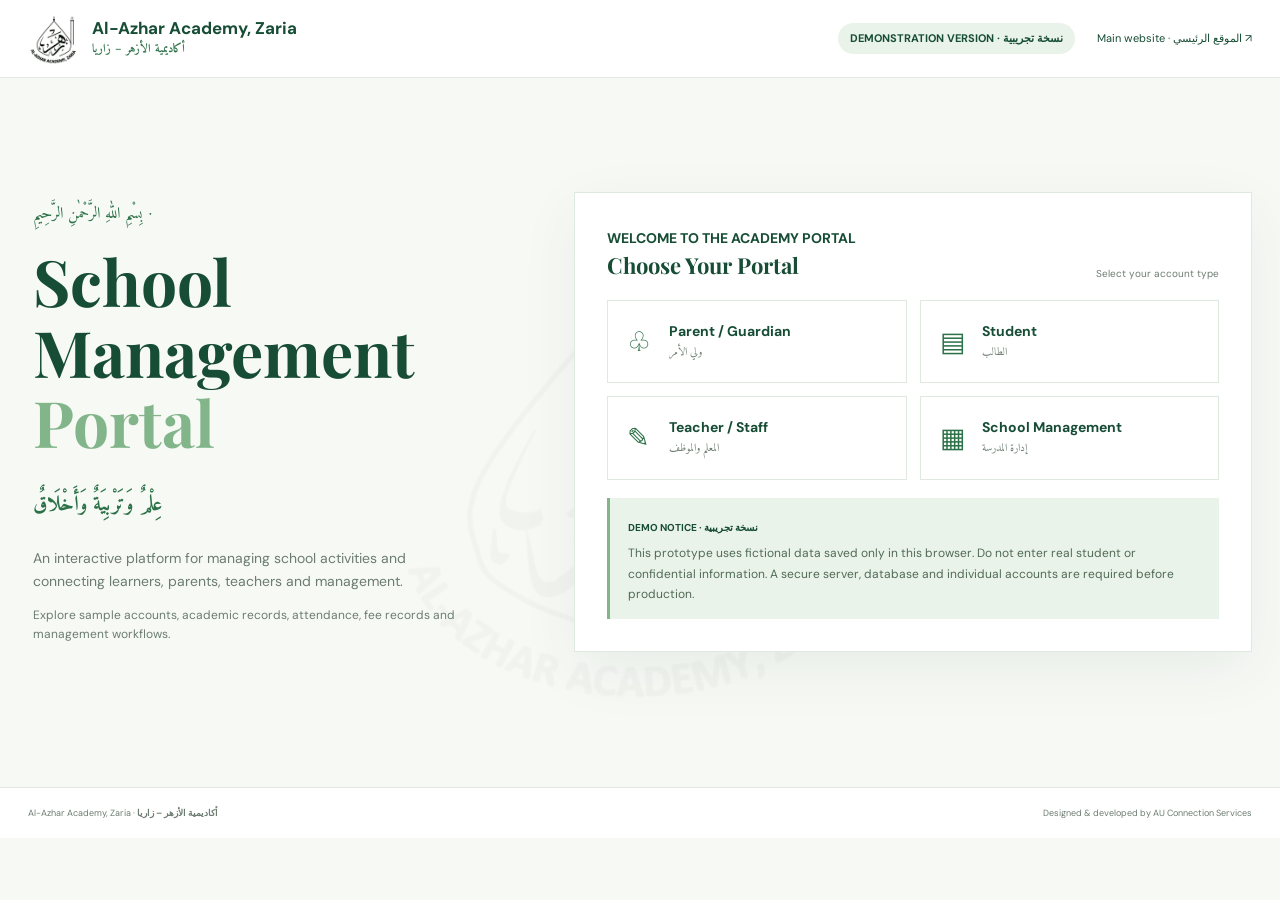
==== commit 2560e762: "Update portal.html" ====
--- a/portal.html
+++ b/portal.html
@@ -4,6 +4,10 @@
   <meta charset="utf-8">
   <meta name="viewport" content="width=device-width, initial-scale=1">
   <meta name="theme-color" content="#174d35">
+  <!-- Use the Academy's official emblem as the browser-tab favicon. -->
+  <link rel="icon" type="image/jpeg" href="school-logo.jpg">
+  <link rel="shortcut icon" href="school-logo.jpg">
+  <link rel="apple-touch-icon" href="school-logo.jpg">
   <meta name="description" content="بوابة أكاديمية الأزهر زاريا — Al-Azhar Academy interactive school portal prototype">
   <title>Al-Azhar Academy, Zaria | School Portal</title>
   <link rel="preconnect" href="https://fonts.googleapis.com">
@@ -21,7 +25,7 @@
   <main class="portal-shell">
     <section id="welcomeScreen" class="welcome-panel">
       <div class="welcome-copy">
-        <p class="eyebrow">Bismillah <span lang="ar" dir="rtl">· بِسْمِ اللهِ الرَّحْمٰنِ الرَّحِيمِ</span></p>
+        <p class="eyebrow"> <span lang="ar" dir="rtl">· بِسْمِ اللهِ الرَّحْمٰنِ الرَّحِيمِ</span></p>
         <h1>School Management<br><em>Portal</em></h1>
         <p class="arabic-intro" lang="ar" dir="rtl">عِلْمٌ وَتَرْبِيَةٌ وَأَخْلَاقٌ</p>
         <p>An interactive platform for managing school activities and connecting learners, parents, teachers and management.</p>
@@ -57,4 +61,4 @@
   <footer class="portal-footer"><span>Al-Azhar Academy, Zaria · <b lang="ar" dir="rtl">أكاديمية الأزهر – زاريا</b></span><span>Designed &amp; developed by AU Connection Services</span></footer>
   <script src="portal.js"></script>
 </body>
-</html>+</html>
--- a/portal.css
+++ b/portal.css
@@ -44,3 +44,12 @@
 .eyebrow [lang="ar"]{font:16px var(--arabic);letter-spacing:0}
 .arabic-intro{font:700 16px/1.8 var(--arabic);margin:10px 0;color:var(--green2)}
 .role-card small{font-size:11px}
+
+/* English-first presentation: Arabic appears only as a smaller supporting translation. */
+.side-nav button span{font-size:10px;opacity:.78}
+.sidebar-brand small,.profile-mini small{font-size:10px}
+.workspace-header small{font-size:10px}
+.welcome-banner h2{font-family:"Playfair Display",Georgia,serif;font-size:25px}
+.welcome-banner p{font-family:var(--latin);font-size:12px}
+.field label{font-family:var(--latin);font-size:11px}
+.field label [lang="ar"]{font-family:var(--arabic);font-size:10px}
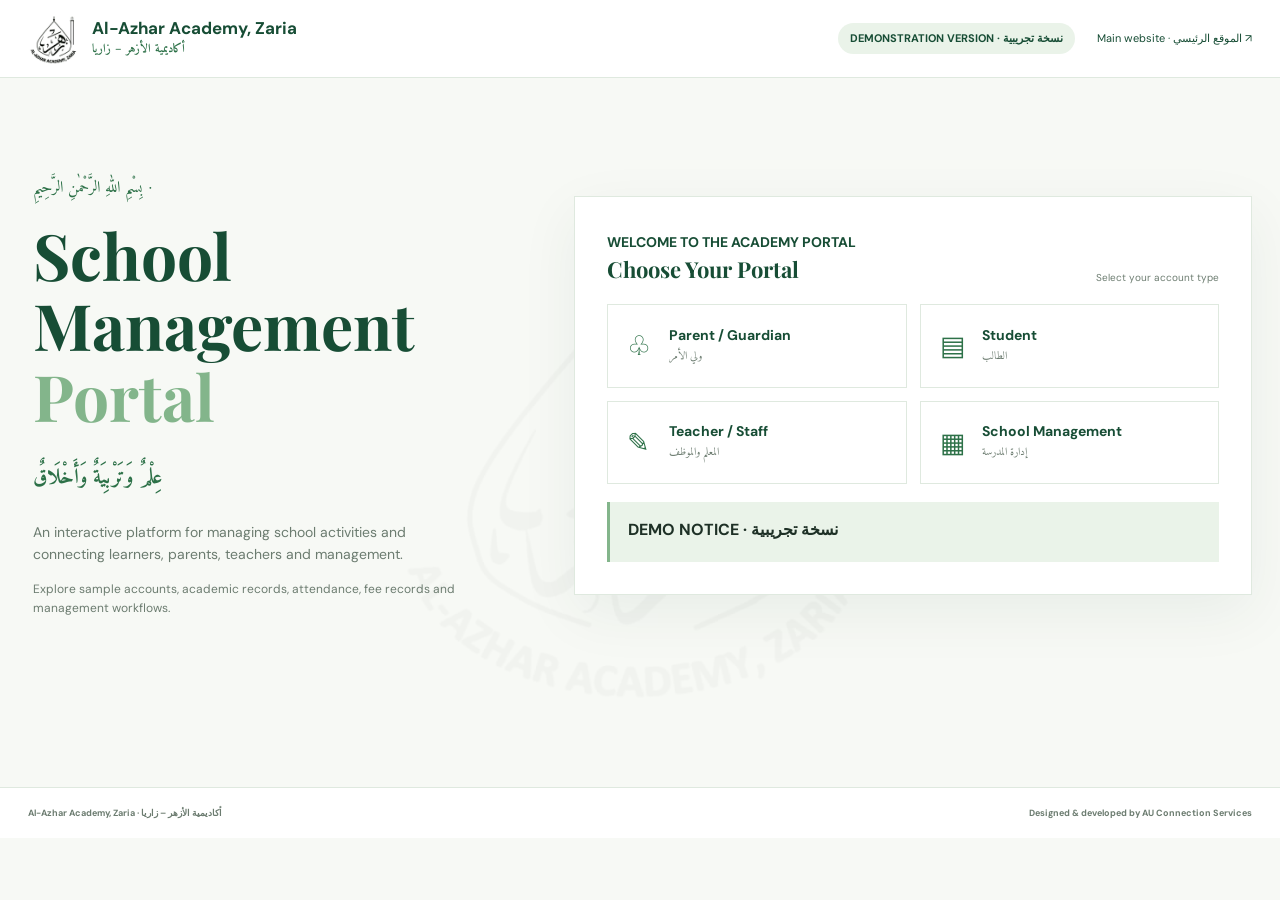
==== commit e2f5f338: "Update portal.html" ====
--- a/portal.html
+++ b/portal.html
@@ -39,7 +39,7 @@
           <button class="role-card" data-enter="teacher"><span class="role-icon">✎</span><b>Teacher / Staff</b><small lang="ar" dir="rtl">المعلم والموظف</small></button>
           <button class="role-card" data-enter="admin"><span class="role-icon">▦</span><b>School Management</b><small lang="ar" dir="rtl">إدارة المدرسة</small></button>
         </div>
-        <div class="demo-note"><b>DEMO NOTICE · نسخة تجريبية</b><p>This prototype uses fictional data saved only in this browser. Do not enter real student or confidential information. A secure server, database and individual accounts are required before production.</p></div>
+        <div class="demo-note"><strong>DEMO NOTICE · نسخة تجريبية </strong> <p><b><This is the prototype. </b></p></div>
       </div>
     </section>
 
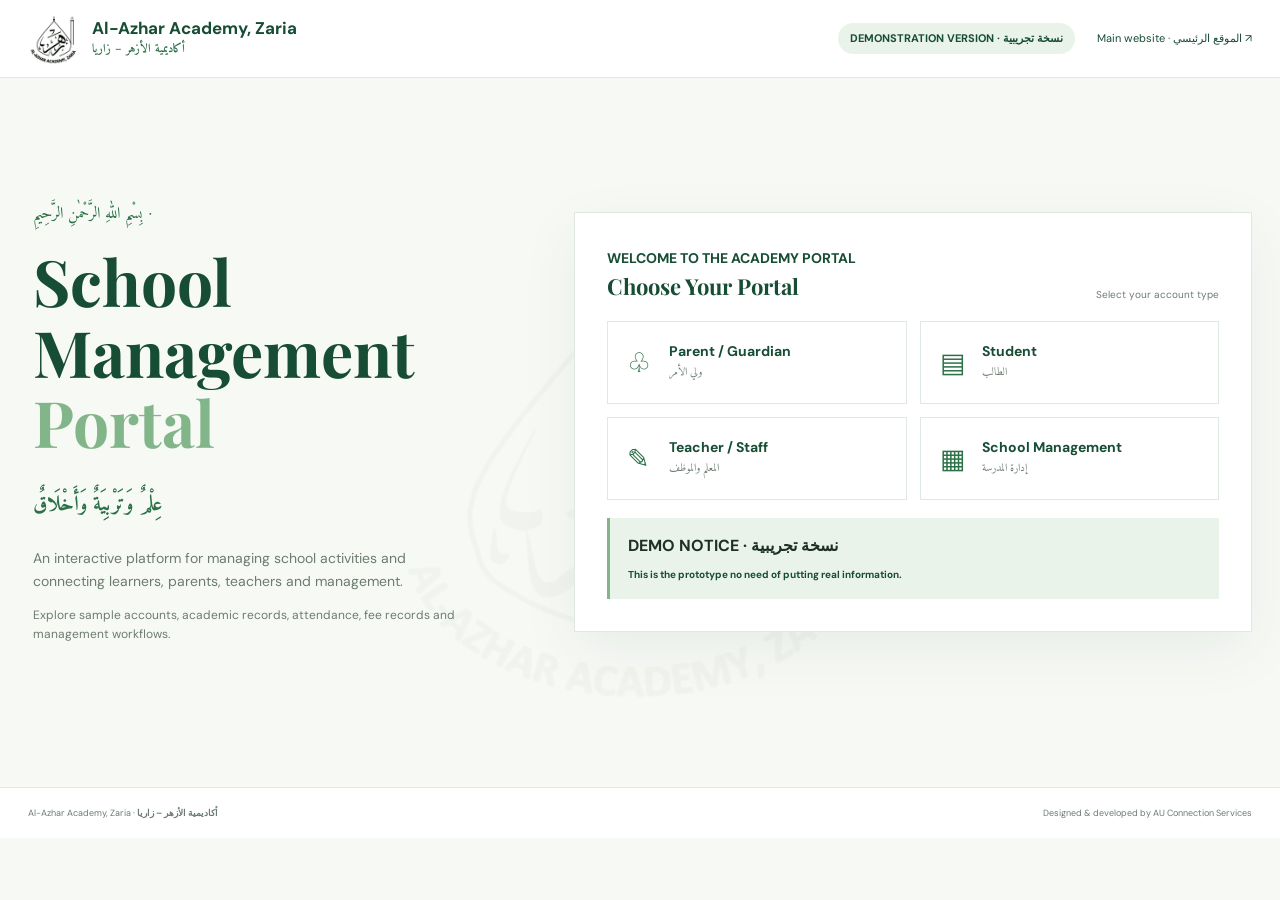
==== commit 77e9d594: "Update portal.html" ====
--- a/portal.html
+++ b/portal.html
@@ -39,7 +39,7 @@
           <button class="role-card" data-enter="teacher"><span class="role-icon">✎</span><b>Teacher / Staff</b><small lang="ar" dir="rtl">المعلم والموظف</small></button>
           <button class="role-card" data-enter="admin"><span class="role-icon">▦</span><b>School Management</b><small lang="ar" dir="rtl">إدارة المدرسة</small></button>
         </div>
-        <div class="demo-note"><strong>DEMO NOTICE · نسخة تجريبية </strong> <p><b><This is the prototype. </b></p></div>
+        <div class="demo-note"><strong>DEMO NOTICE · نسخة تجريبية </strong> <p><b> This is the prototype no need of putting real information. </b> </p> </div>
       </div>
     </section>
 
